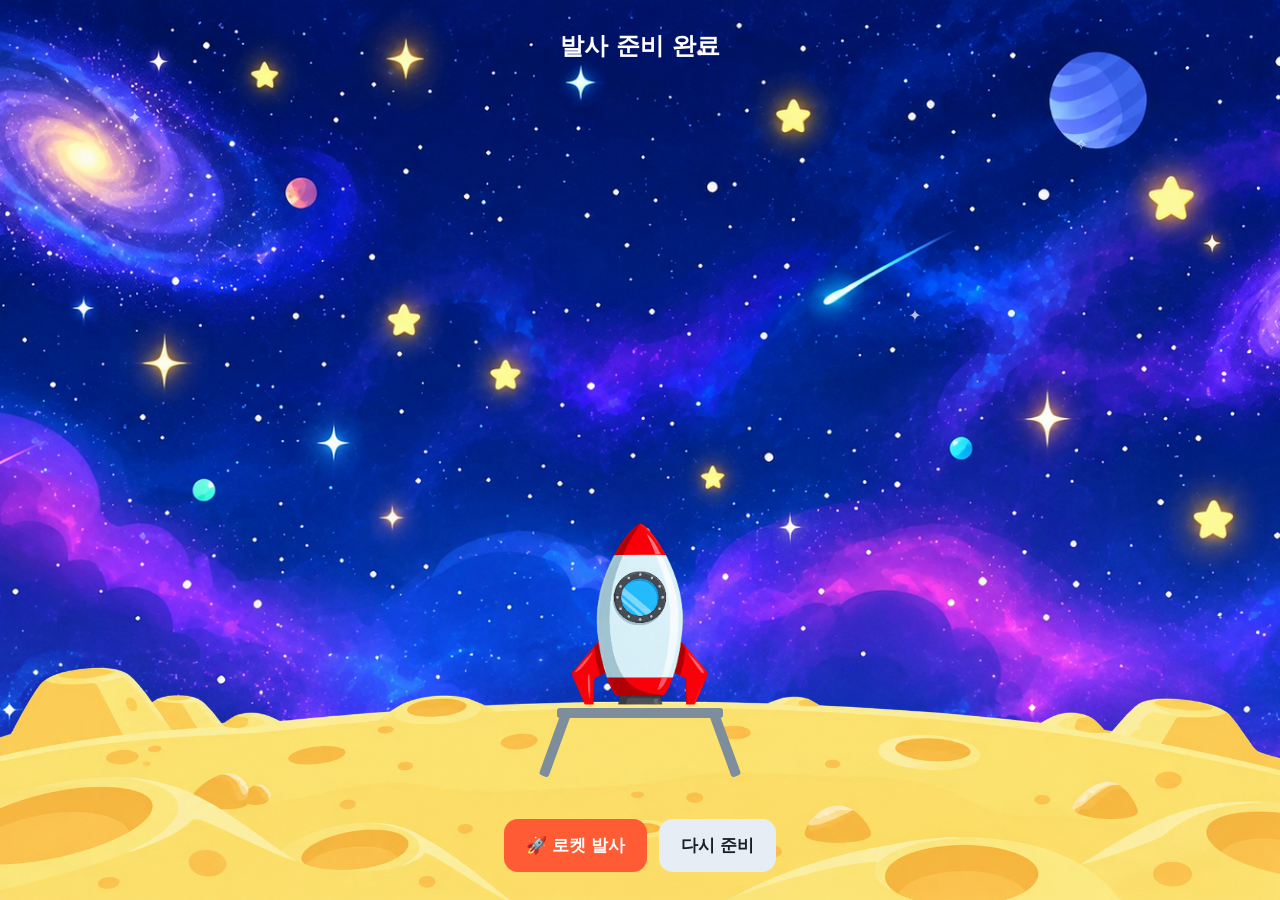
==== index.html @ 6550422e "chore: modulize index.html" ====
<!doctype html>
<html lang="ko">
	<head>
		<meta charset="utf-8" />
		<meta name="viewport" content="width=device-width,initial-scale=1" />
		<title>로켓 발사 미니게임</title>
		<link rel="stylesheet" href="css/style.css" />
	</head>
	<body>
		<div class="game" id="game">
			<span class="star" style="left: 10%; top: 12%">✦</span>
			<span class="star" style="left: 25%; top: 28%">·</span>
			<span class="star" style="right: 15%; top: 15%">✧</span>
			<span class="star" style="right: 28%; top: 34%">✦</span>
			<div id="status">발사 준비 완료</div>
			<div id="count"></div>
			<div id="rocketWrap">
				<div class="rocket" id="rocket">
					<img
						class="rocket-img"
						src="public/assets/rocket/roket.png"
						alt="로켓"
					/>
				</div>
			</div>
			<div id="smoke"></div>
			<div class="pad">
				<div class="pad-top"></div>
				<div class="pad-leg left"></div>
				<div class="pad-leg right"></div>
			</div>
			<div class="ground"></div>
			<div class="controls">
				<button id="launch">🚀 로켓 발사</button>
				<button id="reset">다시 준비</button>
			</div>
		</div>
		<script type="module" src="js/main.js"></script>
	</body>
</html>
---- css/style.css ----
* {
	box-sizing: border-box;
}

body {
	margin: 0;
	font-family:
		system-ui,
		-apple-system,
		'Noto Sans KR',
		sans-serif;
	background: #07111f;
	color: white;
}

.game {
	position: relative;
	min-height: 100vh;
	overflow: hidden;
	background:
		#07111f url('../public/assets/background/space.webp') center / cover
		no-repeat;
}

.star {
	position: absolute;
	color: #fff;
	opacity: 0.7;
}

#status {
	position: absolute;
	top: 30px;
	width: 100%;
	text-align: center;
	font-size: 24px;
	font-weight: 800;
}

#count {
	position: absolute;
	top: 75px;
	width: 100%;
	text-align: center;
	font-size: 64px;
	font-weight: 900;
}

#rocketWrap {
	position: absolute;
	left: 50%;
	bottom: 138px;
	transform: translateX(-50%);
	z-index: 3;
}

.rocket {
	position: relative;
	width: 240px;
	height: 240px;
	transform-origin: 50% 72%;
}

.rocket-img {
	display: block;
	width: 100%;
	height: 100%;
	object-fit: contain;
	clip-path: inset(0 0 24% 0);
}

.ignited .rocket-img {
	clip-path: none;
}

.ignited {
	animation: shake 0.07s infinite alternate;
}

.pad {
	position: absolute;
	left: 50%;
	bottom: 120px;
	transform: translateX(-50%);
	width: 246px;
	height: 72px;
	z-index: 2;
}

.pad-top {
	position: absolute;
	top: 0;
	left: 40px;
	right: 40px;
	height: 10px;
	border-radius: 3px;
	background: #7d8d9c;
}

.pad-leg {
	position: absolute;
	top: 6px;
	width: 10px;
	height: 66px;
	border-radius: 3px;
	background: #7d8d9c;
	transform-origin: 50% 0;
}

.pad-leg.left {
	left: 44px;
	transform: rotate(20deg);
}

.pad-leg.right {
	right: 44px;
	transform: rotate(-20deg);
}

.ground {
	position: absolute;
	left: 0;
	right: 0;
	bottom: 0;
	height: 36vh;
	min-height: 220px;
	z-index: 1;
	pointer-events: none;
	background: url('../public/assets/background/moon-surface.webp') center
		bottom / cover no-repeat;
}

.controls {
	position: absolute;
	left: 0;
	right: 0;
	bottom: 28px;
	z-index: 8;
	display: flex;
	justify-content: center;
	gap: 12px;
}

button {
	border: 0;
	border-radius: 14px;
	padding: 15px 22px;
	font-size: 17px;
	font-weight: 800;
	cursor: pointer;
}

#launch {
	background: #ff5c35;
	color: white;
}

#reset {
	background: #e7edf5;
	color: #17202a;
}

#smoke {
	position: absolute;
	inset: 0;
	z-index: 4;
	pointer-events: none;
}

.smoke {
	position: absolute;
	border-radius: 50%;
	background: #d7dbe0;
	opacity: 0.7;
	filter: blur(1px);
	animation: puff 1.6s ease-out forwards;
}

.fly {
	animation: fly 3s ease-in forwards;
}

@keyframes flame {
	to {
		transform: scaleY(1.25) scaleX(0.85);
	}
}

@keyframes shake {
	from {
		transform: translateX(-2px) rotate(-1deg);
	}
	to {
		transform: translateX(2px) rotate(1deg);
	}
}

@keyframes fly {
	0% {
		bottom: 138px;
	}
	15% {
		bottom: 153px;
	}
	100% {
		bottom: 110vh;
	}
}

@keyframes puff {
	to {
		transform: translate(var(--x), var(--y)) scaleX(var(--sx)) scaleY(var(--sy));
		opacity: 0;
	}
}
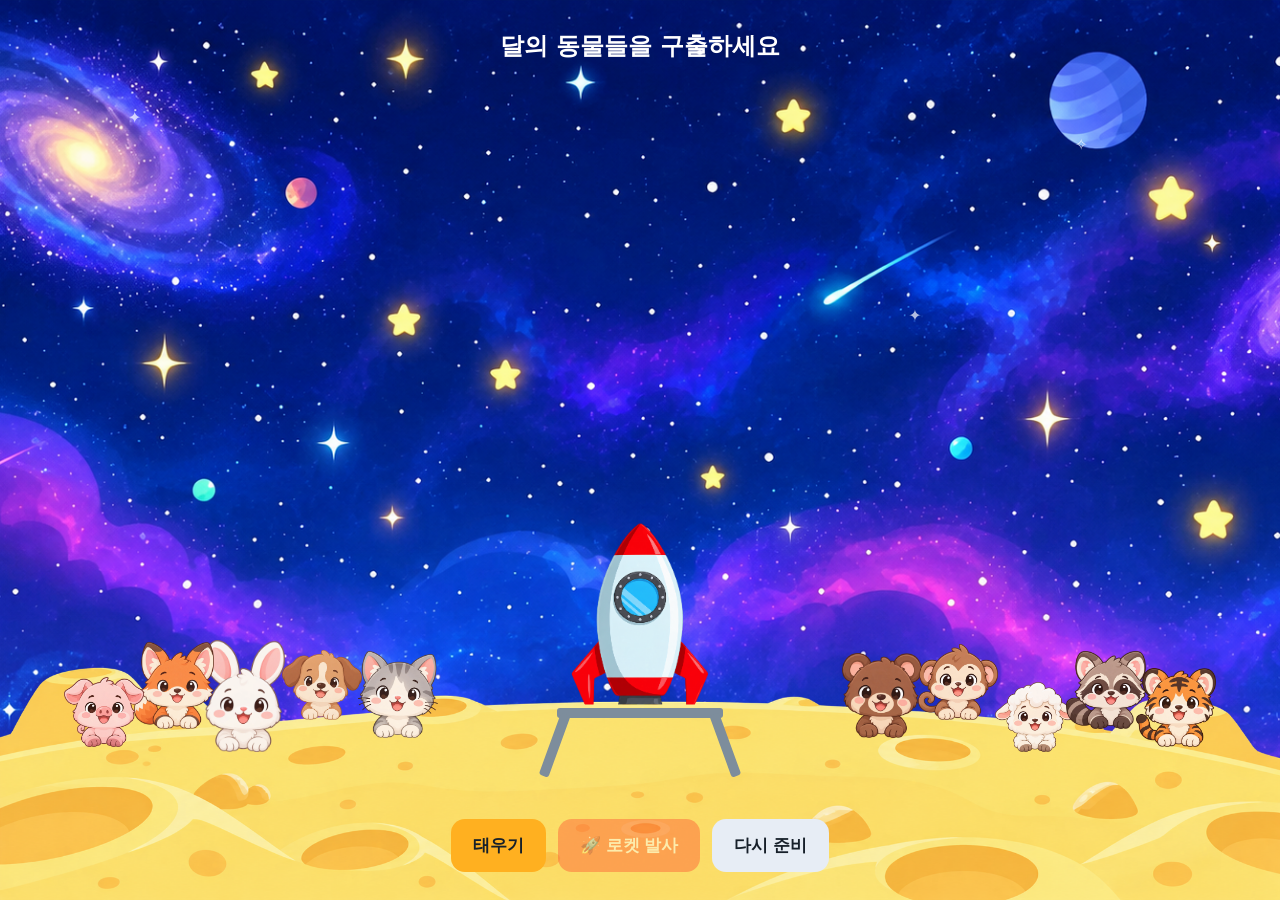
==== commit 1857ba62: "feat: rescue animal" ====
--- a/index.html
+++ b/index.html
@@ -3,7 +3,7 @@
 	<head>
 		<meta charset="utf-8" />
 		<meta name="viewport" content="width=device-width,initial-scale=1" />
-		<title>로켓 발사 미니게임</title>
+		<title>동물 구출 미니게임</title>
 		<link rel="stylesheet" href="css/style.css" />
 	</head>
 	<body>
@@ -12,7 +12,7 @@
 			<span class="star" style="left: 25%; top: 28%">·</span>
 			<span class="star" style="right: 15%; top: 15%">✧</span>
 			<span class="star" style="right: 28%; top: 34%">✦</span>
-			<div id="status">발사 준비 완료</div>
+			<div id="status">달의 동물들을 구출하세요</div>
 			<div id="count"></div>
 			<div id="rocketWrap">
 				<div class="rocket" id="rocket">
@@ -21,6 +21,7 @@
 						src="public/assets/rocket/roket.png"
 						alt="로켓"
 					/>
+					<div class="window-passengers" id="windowPassengers"></div>
 				</div>
 			</div>
 			<div id="smoke"></div>
@@ -30,7 +31,9 @@
 				<div class="pad-leg right"></div>
 			</div>
 			<div class="ground"></div>
+			<div id="animals"></div>
 			<div class="controls">
+				<button id="board">태우기</button>
 				<button id="launch">🚀 로켓 발사</button>
 				<button id="reset">다시 준비</button>
 			</div>
--- a/css/style.css
+++ b/css/style.css
@@ -62,6 +62,8 @@
 }
 
 .rocket-img {
+	position: relative;
+	z-index: 1;
 	display: block;
 	width: 100%;
 	height: 100%;
@@ -150,6 +152,11 @@
 	cursor: pointer;
 }
 
+#board {
+	background: #ffb020;
+	color: #17202a;
+}
+
 #launch {
 	background: #ff5c35;
 	color: white;
@@ -158,6 +165,68 @@
 #reset {
 	background: #e7edf5;
 	color: #17202a;
+}
+
+button:disabled {
+	opacity: 0.45;
+	cursor: default;
+}
+
+#animals {
+	position: absolute;
+	inset: 0;
+	z-index: 5;
+	pointer-events: none;
+}
+
+.animal {
+	position: absolute;
+	width: clamp(44px, 7vw, 80px);
+	height: auto;
+	z-index: 5;
+	transition:
+		left 0.45s ease-in,
+		bottom 0.45s ease-in,
+		width 0.45s ease-in;
+}
+
+.window-passengers {
+	position: absolute;
+	left: 50%;
+	top: 31%;
+	width: 52px;
+	height: 52px;
+	transform: translate(-50%, -50%);
+	border-radius: 50%;
+	overflow: hidden;
+	z-index: 2;
+	background: transparent;
+}
+
+.window-passengers:has(.passenger-img) {
+	background: #1a6fb5;
+}
+
+.window-passengers:has(.passenger-img)::after {
+	content: '';
+	position: absolute;
+	inset: 0;
+	border-radius: 50%;
+	background: linear-gradient(
+		135deg,
+		rgba(220, 240, 255, 0.38),
+		rgba(30, 90, 170, 0.12) 55%,
+		transparent 70%
+	);
+	pointer-events: none;
+}
+
+.passenger-img {
+	display: block;
+	width: 100%;
+	height: 140%;
+	object-fit: cover;
+	object-position: 50% 12%;
 }
 
 #smoke {
@@ -213,3 +282,37 @@
 		opacity: 0;
 	}
 }
+
+@media (max-width: 640px) {
+	#status {
+		font-size: 18px;
+	}
+
+	.rocket {
+		width: 180px;
+		height: 180px;
+	}
+
+	.window-passengers {
+		width: 40px;
+		height: 40px;
+	}
+
+	.pad {
+		width: 186px;
+		height: 56px;
+	}
+
+	.animal {
+		width: clamp(36px, 11vw, 52px);
+	}
+
+	.controls {
+		gap: 8px;
+	}
+
+	button {
+		padding: 12px 14px;
+		font-size: 15px;
+	}
+}
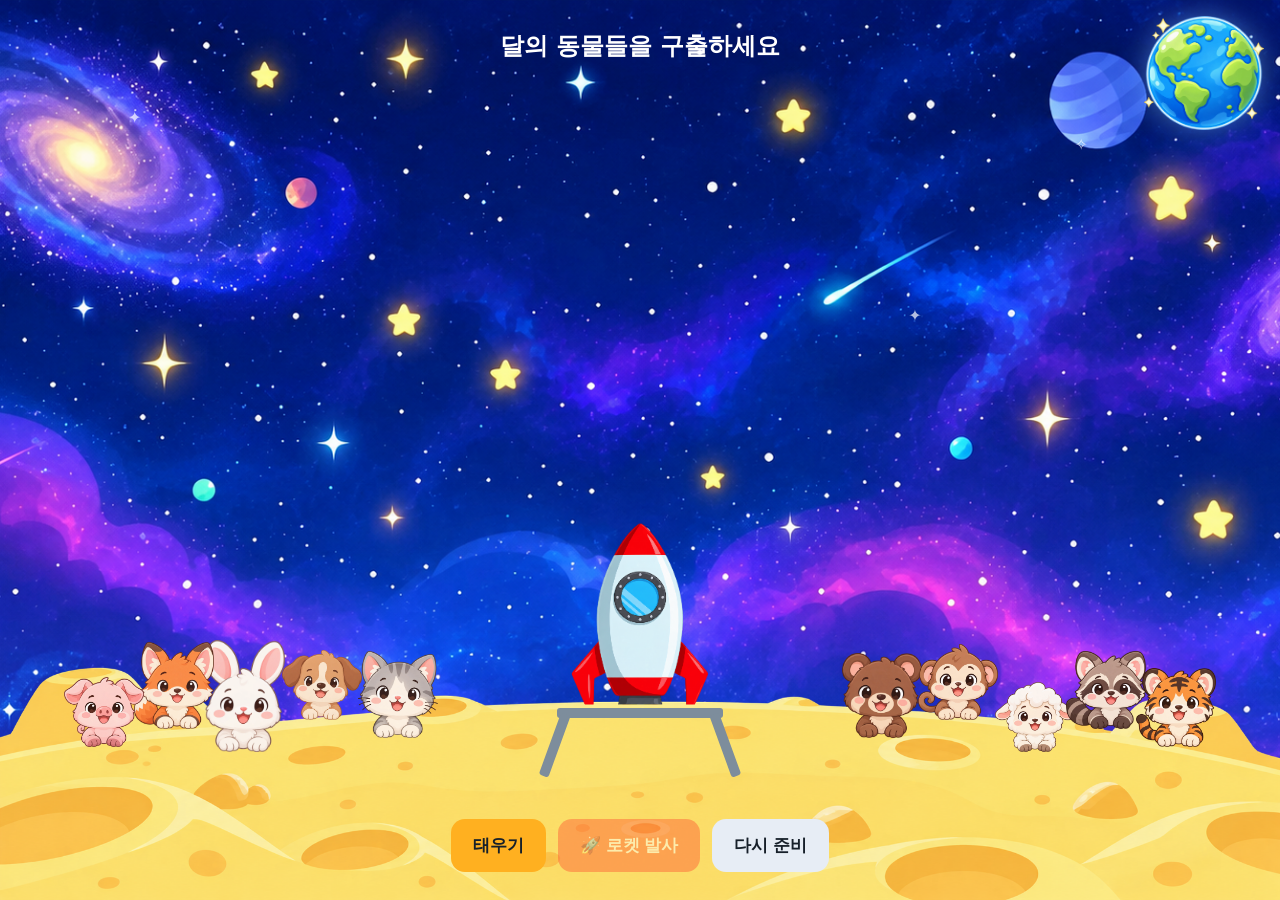
==== commit 63703f2b: "feat: rocket to the Earth" ====
--- a/index.html
+++ b/index.html
@@ -12,6 +12,12 @@
 			<span class="star" style="left: 25%; top: 28%">·</span>
 			<span class="star" style="right: 15%; top: 15%">✧</span>
 			<span class="star" style="right: 28%; top: 34%">✦</span>
+			<img
+				class="earth"
+				id="earth"
+				src="public/assets/earth/earth.webp"
+				alt="지구"
+			/>
 			<div id="status">달의 동물들을 구출하세요</div>
 			<div id="count"></div>
 			<div id="rocketWrap">
--- a/css/style.css
+++ b/css/style.css
@@ -28,13 +28,26 @@
 	opacity: 0.7;
 }
 
+.earth {
+	position: absolute;
+	top: 16px;
+	right: 16px;
+	width: 120px;
+	height: auto;
+	z-index: 6;
+	pointer-events: none;
+	filter: drop-shadow(0 0 14px rgba(120, 190, 255, 0.5));
+}
+
 #status {
 	position: absolute;
 	top: 30px;
 	width: 100%;
+	padding: 0 150px;
 	text-align: center;
 	font-size: 24px;
 	font-weight: 800;
+	z-index: 9;
 }
 
 #count {
@@ -50,7 +63,7 @@
 	position: absolute;
 	left: 50%;
 	bottom: 138px;
-	transform: translateX(-50%);
+	translate: -50% 0;
 	z-index: 3;
 }
 
@@ -77,6 +90,11 @@
 
 .ignited {
 	animation: shake 0.07s infinite alternate;
+}
+
+.rocket.transferring {
+	animation: none;
+	transform-origin: 50% 50%;
 }
 
 .pad {
@@ -249,6 +267,15 @@
 	animation: fly 3s ease-in forwards;
 }
 
+#rocketWrap.to-earth {
+	left: 0;
+	top: 0;
+	bottom: auto;
+	translate: none;
+	z-index: 7;
+	transform-origin: 50% 50%;
+}
+
 @keyframes flame {
 	to {
 		transform: scaleY(1.25) scaleX(0.85);
@@ -284,8 +311,16 @@
 }
 
 @media (max-width: 640px) {
+	.earth {
+		width: 72px;
+		top: 10px;
+		right: 10px;
+	}
+
 	#status {
-		font-size: 18px;
+		padding: 0 88px;
+		top: 22px;
+		font-size: 16px;
 	}
 
 	.rocket {
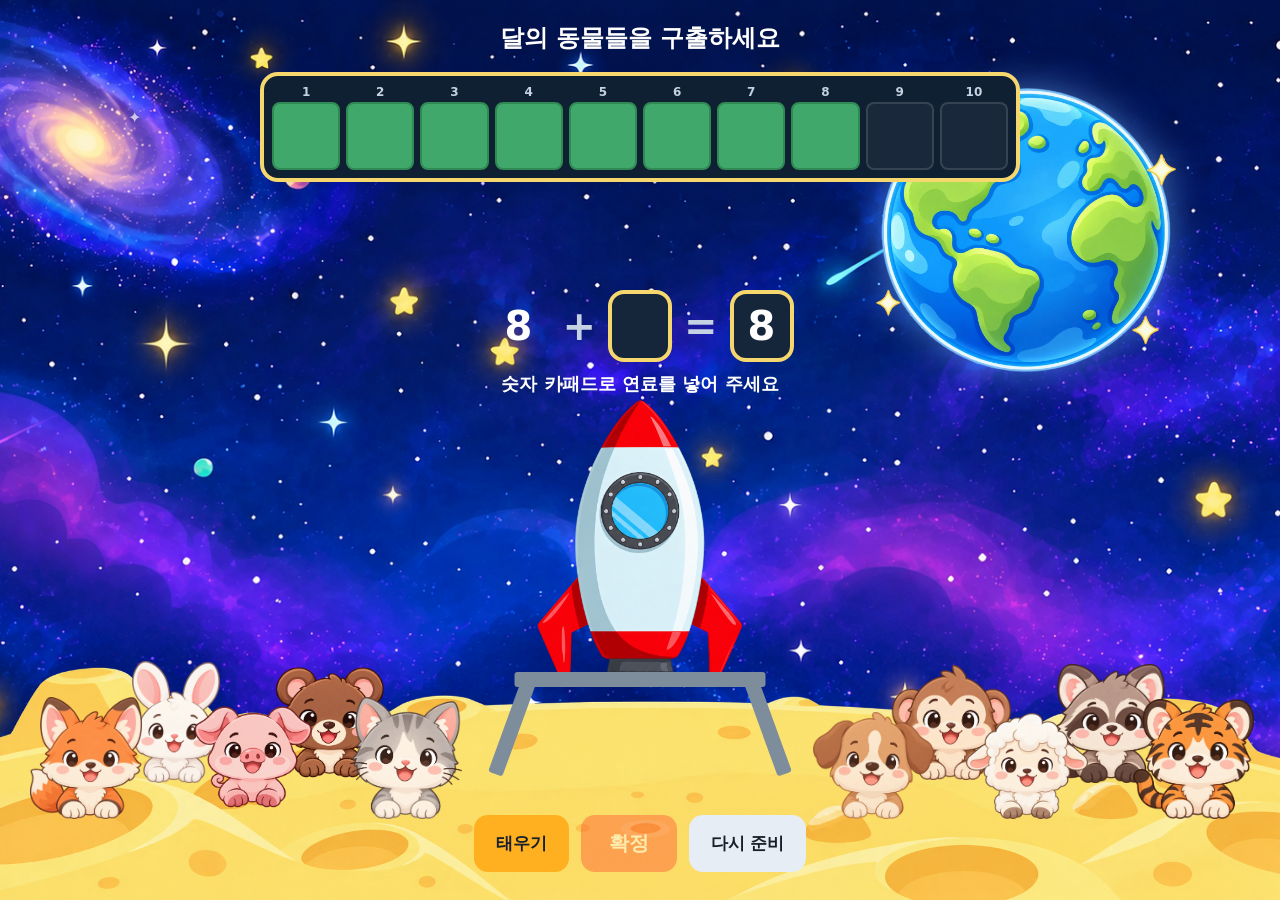
==== commit 5087af0b: "feat: gate launch with tens-complement fuel" ====
--- a/index.html
+++ b/index.html
@@ -5,6 +5,7 @@
 		<meta name="viewport" content="width=device-width,initial-scale=1" />
 		<title>동물 구출 미니게임</title>
 		<link rel="stylesheet" href="css/style.css" />
+		<link rel="stylesheet" href="css/tens-complement.css" />
 	</head>
 	<body>
 		<div class="game" id="game">
@@ -19,7 +20,22 @@
 				alt="지구"
 			/>
 			<div id="status">달의 동물들을 구출하세요</div>
-			<div id="count"></div>
+			<div class="widget" id="widget">
+				<div class="gauge" id="gauge" aria-hidden="true">
+					<div class="row" id="rowMain"></div>
+					<div class="row row-over" id="rowOver" hidden></div>
+				</div>
+				<div class="panel">
+					<div class="equation" id="equation">
+						<span class="term" id="termA">8</span>
+						<span class="op">+</span>
+						<span class="box" id="termB"></span>
+						<span class="op">=</span>
+						<span class="box" id="termSum">8</span>
+					</div>
+					<p class="copy" id="copy">숫자 키패드로 연료를 넣어 주세요</p>
+				</div>
+			</div>
 			<div id="rocketWrap">
 				<div class="rocket" id="rocket">
 					<img
@@ -40,7 +56,7 @@
 			<div id="animals"></div>
 			<div class="controls">
 				<button id="board">태우기</button>
-				<button id="launch">🚀 로켓 발사</button>
+				<button type="button" id="confirm" disabled>확정</button>
 				<button id="reset">다시 준비</button>
 			</div>
 		</div>
--- a/css/style.css
+++ b/css/style.css
@@ -14,12 +14,14 @@
 }
 
 .game {
+	--rocket-size: clamp(360px, 32vmin, 520px);
+	--pad-bottom: 120px;
+	--rocket-bottom: calc(var(--pad-bottom) + var(--rocket-size) * 0.06);
 	position: relative;
 	min-height: 100vh;
 	overflow: hidden;
-	background:
-		#07111f url('../public/assets/background/space.webp') center / cover
-		no-repeat;
+	background: #07111f url('../public/assets/background/space.webp') center /
+		cover no-repeat;
 }
 
 .star {
@@ -27,50 +29,41 @@
 	color: #fff;
 	opacity: 0.7;
 }
-
+/* 지구의 위치와 크기 */
 .earth {
 	position: absolute;
-	top: 16px;
-	right: 16px;
-	width: 120px;
+	top: 88px;
+	right: 104px;
+	width: 300px;
 	height: auto;
 	z-index: 6;
 	pointer-events: none;
-	filter: drop-shadow(0 0 14px rgba(120, 190, 255, 0.5));
+	filter: drop-shadow(0 0 18px rgba(120, 190, 255, 0.55));
 }
 
 #status {
 	position: absolute;
-	top: 30px;
+	top: 22px;
 	width: 100%;
-	padding: 0 150px;
+	padding: 0 240px;
 	text-align: center;
 	font-size: 24px;
 	font-weight: 800;
 	z-index: 9;
 }
 
-#count {
-	position: absolute;
-	top: 75px;
-	width: 100%;
-	text-align: center;
-	font-size: 64px;
-	font-weight: 900;
-}
-
 #rocketWrap {
 	position: absolute;
 	left: 50%;
-	bottom: 138px;
+	bottom: var(--rocket-bottom);
 	translate: -50% 0;
 	z-index: 3;
 }
 
 .rocket {
 	position: relative;
-	width: 240px;
-	height: 240px;
+	width: var(--rocket-size);
+	height: var(--rocket-size);
 	transform-origin: 50% 72%;
 }
 
@@ -100,40 +93,40 @@
 .pad {
 	position: absolute;
 	left: 50%;
-	bottom: 120px;
+	bottom: var(--pad-bottom);
 	transform: translateX(-50%);
-	width: 246px;
-	height: 72px;
+	width: calc(var(--rocket-size) * 1.025);
+	height: calc(var(--rocket-size) * 0.3);
 	z-index: 2;
 }
 
 .pad-top {
 	position: absolute;
 	top: 0;
-	left: 40px;
-	right: 40px;
-	height: 10px;
+	left: 16%;
+	right: 16%;
+	height: 14%;
 	border-radius: 3px;
 	background: #7d8d9c;
 }
 
 .pad-leg {
 	position: absolute;
-	top: 6px;
-	width: 10px;
-	height: 66px;
+	top: 8%;
+	width: 4%;
+	height: 92%;
 	border-radius: 3px;
 	background: #7d8d9c;
 	transform-origin: 50% 0;
 }
 
 .pad-leg.left {
-	left: 44px;
+	left: 18%;
 	transform: rotate(20deg);
 }
 
 .pad-leg.right {
-	right: 44px;
+	right: 18%;
 	transform: rotate(-20deg);
 }
 
@@ -185,6 +178,66 @@
 	color: #17202a;
 }
 
+.game .widget {
+	position: absolute;
+	top: 0;
+	left: 0;
+	right: 0;
+	z-index: 9;
+	width: 100%;
+	max-width: none;
+	padding: 72px 24px 0;
+	justify-content: flex-start;
+	pointer-events: none;
+	gap: 108px;
+}
+
+.game .widget[hidden] {
+	display: none;
+}
+
+.game .widget:has(#rowOver:not([hidden])) {
+	gap: 16px;
+}
+
+.game .widget .gauge,
+.game .widget .panel {
+	pointer-events: auto;
+	max-width: 760px;
+	width: 100%;
+	flex-shrink: 0;
+}
+
+.game .widget .gauge {
+	align-self: center;
+}
+
+.game .widget .cell {
+	font-size: 36px;
+}
+
+.game .widget .panel {
+	gap: 10px;
+}
+
+.game .widget .equation {
+	font-size: 40px;
+}
+
+.game .widget .term,
+.game .widget .box {
+	min-width: 64px;
+	height: 72px;
+}
+
+.game .widget .copy {
+	font-size: 18px;
+}
+
+.game .controls {
+	z-index: 10;
+}
+
 button:disabled {
 	opacity: 0.45;
 	cursor: default;
@@ -199,21 +252,31 @@
 
 .animal {
 	position: absolute;
-	width: clamp(44px, 7vw, 80px);
+	width: clamp(72px, 9.5vw, 140px);
+	aspect-ratio: 1;
 	height: auto;
-	z-index: 5;
+	object-fit: contain;
+	object-position: center bottom;
 	transition:
 		left 0.45s ease-in,
 		bottom 0.45s ease-in,
 		width 0.45s ease-in;
 }
 
+.animal.back {
+	z-index: 5;
+}
+
+.animal.front {
+	z-index: 6;
+}
+
 .window-passengers {
 	position: absolute;
 	left: 50%;
 	top: 31%;
-	width: 52px;
-	height: 52px;
+	width: 21.7%;
+	height: 21.7%;
 	transform: translate(-50%, -50%);
 	border-radius: 50%;
 	overflow: hidden;
@@ -242,9 +305,9 @@
 .passenger-img {
 	display: block;
 	width: 100%;
-	height: 140%;
-	object-fit: cover;
-	object-position: 50% 12%;
+	height: 100%;
+	object-fit: contain;
+	object-position: 50% 50%;
 }
 
 #smoke {
@@ -293,10 +356,10 @@
 
 @keyframes fly {
 	0% {
-		bottom: 138px;
+		bottom: var(--rocket-bottom);
 	}
 	15% {
-		bottom: 153px;
+		bottom: calc(var(--rocket-bottom) + 15px);
 	}
 	100% {
 		bottom: 110vh;
@@ -312,34 +375,51 @@
 
 @media (max-width: 640px) {
 	.earth {
-		width: 72px;
-		top: 10px;
-		right: 10px;
+		width: 112px;
+		top: 22px;
+		right: 28px;
 	}
 
 	#status {
-		padding: 0 88px;
-		top: 22px;
+		padding: 0 132px;
+		top: 16px;
 		font-size: 16px;
 	}
 
-	.rocket {
-		width: 180px;
-		height: 180px;
-	}
-
-	.window-passengers {
-		width: 40px;
-		height: 40px;
-	}
-
-	.pad {
-		width: 186px;
+	.game .widget {
+		padding: 56px 12px 0;
+		gap: 72px;
+	}
+
+	.game .widget:has(#rowOver:not([hidden])) {
+		gap: 12px;
+	}
+
+	.game .widget .equation {
+		font-size: 28px;
+		gap: 6px;
+	}
+
+	.game .widget .term,
+	.game .widget .box {
+		min-width: 48px;
 		height: 56px;
 	}
 
+	.game .widget .copy {
+		font-size: 15px;
+	}
+
+	.game .widget .cell {
+		font-size: 24px;
+	}
+
+	.game {
+		--rocket-size: 180px;
+	}
+
 	.animal {
-		width: clamp(36px, 11vw, 52px);
+		width: clamp(44px, 13vw, 68px);
 	}
 
 	.controls {
--- a/css/tens-complement.css
+++ b/css/tens-complement.css
@@ -0,0 +1,206 @@
+.widget,
+.widget * {
+	box-sizing: border-box;
+}
+
+.widget {
+	display: flex;
+	flex-direction: column;
+	align-items: center;
+	gap: 36px;
+	width: min(760px, 100%);
+	padding: 32px 20px;
+}
+
+.gauge {
+	display: flex;
+	flex-direction: column;
+	align-items: stretch;
+	gap: 8px;
+	width: 100%;
+	padding: 10px 8px 8px;
+	border-radius: 18px;
+	border: 4px solid #f5d76e;
+	background: #102033;
+}
+
+.row {
+	display: grid;
+	grid-template-columns: repeat(10, minmax(0, 1fr));
+	gap: 6px;
+	width: 100%;
+}
+
+.row-over {
+	padding: 0;
+}
+
+.row-over[hidden] {
+	display: none;
+}
+
+.unit {
+	display: flex;
+	flex-direction: column;
+	align-items: center;
+	gap: 4px;
+	min-width: 0;
+}
+
+.tick {
+	font-size: 12px;
+	font-weight: 700;
+	line-height: 1;
+	color: #c5d2e3;
+}
+
+.cell {
+	width: 100%;
+	aspect-ratio: 1;
+	display: grid;
+	place-items: center;
+	border-radius: 8px;
+	border: 2px solid rgba(255, 255, 255, 0.12);
+	background: rgba(255, 255, 255, 0.04);
+	font-size: 34px;
+	font-weight: 800;
+	color: #0b2a14;
+}
+
+.cell.base {
+	background: #3fa86a;
+	border-color: #2f8a54;
+}
+
+.cell.added {
+	background: #7dff9a;
+	border-color: #4ad36e;
+}
+
+.cell.warn {
+	border-color: #ff4d4d;
+	box-shadow: inset 0 0 0 2px #ff4d4d;
+	background: rgba(255, 77, 77, 0.12);
+}
+
+.gauge[data-tone='exact'] {
+	border-color: #b6ff4a;
+}
+
+.gauge[data-tone='over'] {
+	border-color: #ff4d4d;
+}
+
+.gauge[data-shake='gauge'] {
+	animation: tank-shake 0.12s infinite alternate;
+}
+
+.panel {
+	display: flex;
+	flex-direction: column;
+	align-items: center;
+	gap: 20px;
+}
+
+.equation {
+	display: flex;
+	align-items: center;
+	gap: 12px;
+	font-size: 56px;
+	font-weight: 800;
+	line-height: 1;
+}
+
+.term,
+.box {
+	display: grid;
+	place-items: center;
+	min-width: 84px;
+	height: 92px;
+	padding: 0 12px;
+	border-radius: 16px;
+}
+
+.box {
+	border: 4px solid #f5d76e;
+	background: #16263a;
+}
+
+.equation[data-tone='exact'] .box {
+	border-color: #b6ff4a;
+}
+
+.equation[data-tone='over'] .box {
+	border-color: #ff4d4d;
+}
+
+.equation.is-wrong .box {
+	animation: tank-shake 0.12s infinite alternate;
+}
+
+.op {
+	color: #c5d2e3;
+}
+
+.copy {
+	margin: 0;
+	font-size: 22px;
+	font-weight: 700;
+	text-align: center;
+}
+
+#confirm {
+	border: 0;
+	border-radius: 14px;
+	padding: 15px 28px;
+	font-size: 20px;
+	font-weight: 800;
+	cursor: pointer;
+	background: #ff5c35;
+	color: white;
+}
+
+#confirm:disabled {
+	opacity: 0.45;
+	cursor: default;
+}
+
+@keyframes tank-shake {
+	from {
+		transform: translateX(-3px);
+	}
+	to {
+		transform: translateX(3px);
+	}
+}
+
+@media (max-width: 640px) {
+	.widget {
+		gap: 24px;
+		padding: 20px 12px;
+	}
+
+	.tick {
+		font-size: 10px;
+	}
+
+	.cell {
+		font-size: 24px;
+		border-radius: 6px;
+	}
+
+	.equation {
+		font-size: 40px;
+		gap: 8px;
+	}
+
+	.term,
+	.box {
+		min-width: 64px;
+		height: 72px;
+	}
+
+	.copy {
+		font-size: 18px;
+	}
+}
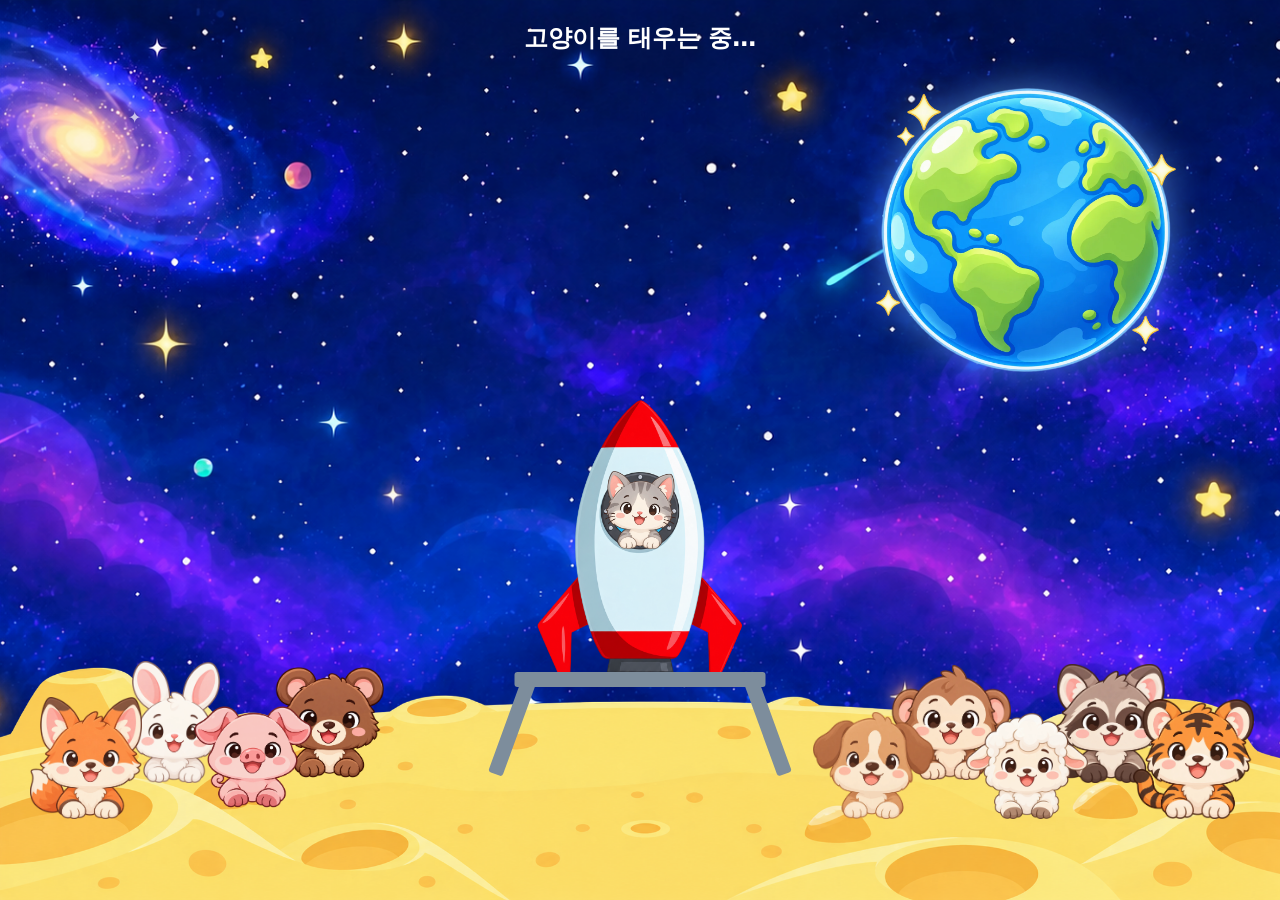
==== commit 0a3b9851: "feat: auto-board animals and show launch only at ten" ====
--- a/index.html
+++ b/index.html
@@ -20,7 +20,7 @@
 				alt="지구"
 			/>
 			<div id="status">달의 동물들을 구출하세요</div>
-			<div class="widget" id="widget">
+			<div class="widget" id="widget" hidden>
 				<div class="gauge" id="gauge" aria-hidden="true">
 					<div class="row" id="rowMain"></div>
 					<div class="row row-over" id="rowOver" hidden></div>
@@ -55,9 +55,7 @@
 			<div class="ground"></div>
 			<div id="animals"></div>
 			<div class="controls">
-				<button id="board">태우기</button>
-				<button type="button" id="confirm" disabled>확정</button>
-				<button id="reset">다시 준비</button>
+				<button type="button" id="launch" hidden>발사</button>
 			</div>
 		</div>
 		<script type="module" src="js/main.js"></script>
--- a/css/style.css
+++ b/css/style.css
@@ -98,6 +98,9 @@
 	width: calc(var(--rocket-size) * 1.025);
 	height: calc(var(--rocket-size) * 0.3);
 	z-index: 2;
+	transition:
+		opacity 0.4s ease,
+		visibility 0.4s ease;
 }
 
 .pad-top {
@@ -141,6 +144,9 @@
 	pointer-events: none;
 	background: url('../public/assets/background/moon-surface.webp') center
 		bottom / cover no-repeat;
+	transition:
+		opacity 0.4s ease,
+		visibility 0.4s ease;
 }
 
 .controls {
@@ -163,22 +169,15 @@
 	cursor: pointer;
 }
 
-#board {
-	background: #ffb020;
-	color: #17202a;
-}
-
 #launch {
 	background: #ff5c35;
 	color: white;
 }
 
-#reset {
-	background: #e7edf5;
-	color: #17202a;
-}
-
 .game .widget {
+	--widget-pad-top: 120px;
+	--fuel-gap: 40px;
+	container-type: inline-size;
 	position: absolute;
 	top: 0;
 	left: 0;
@@ -186,18 +185,14 @@
 	z-index: 9;
 	width: 100%;
 	max-width: none;
-	padding: 72px 24px 0;
+	padding: var(--widget-pad-top) 24px 0;
 	justify-content: flex-start;
 	pointer-events: none;
-	gap: 108px;
+	gap: var(--fuel-gap);
 }
 
 .game .widget[hidden] {
 	display: none;
-}
-
-.game .widget:has(#rowOver:not([hidden])) {
-	gap: 16px;
 }
 
 .game .widget .gauge,
@@ -217,11 +212,18 @@
 }
 
 .game .widget .panel {
+	position: absolute;
+	left: 0;
+	right: 0;
+	margin-inline: auto;
+	top: calc(
+		var(--widget-pad-top) + 42px + ((100cqi - 78px) / 10) + var(--fuel-gap)
+	);
 	gap: 10px;
 }
 
 .game .widget .equation {
-	font-size: 40px;
+	font-size: 60px;
 }
 
 .game .widget .term,
@@ -248,6 +250,9 @@
 	inset: 0;
 	z-index: 5;
 	pointer-events: none;
+	transition:
+		opacity 0.4s ease,
+		visibility 0.4s ease;
 }
 
 .animal {
@@ -339,6 +344,14 @@
 	transform-origin: 50% 50%;
 }
 
+#rocketWrap.to-earth ~ .pad,
+#rocketWrap.to-earth ~ .ground,
+#rocketWrap.to-earth ~ #animals {
+	opacity: 0;
+	visibility: hidden;
+	pointer-events: none;
+}
+
 @keyframes flame {
 	to {
 		transform: scaleY(1.25) scaleX(0.85);
@@ -387,12 +400,9 @@
 	}
 
 	.game .widget {
-		padding: 56px 12px 0;
-		gap: 72px;
-	}
-
-	.game .widget:has(#rowOver:not([hidden])) {
-		gap: 12px;
+		--widget-pad-top: 56px;
+		--fuel-gap: 50px;
+		padding: var(--widget-pad-top) 12px 0;
 	}
 
 	.game .widget .equation {
--- a/css/tens-complement.css
+++ b/css/tens-complement.css
@@ -22,6 +22,7 @@
 	border-radius: 18px;
 	border: 4px solid #f5d76e;
 	background: #102033;
+	overflow: visible;
 }
 
 .row {
@@ -77,10 +78,15 @@
 	border-color: #4ad36e;
 }
 
-.cell.warn {
-	border-color: #ff4d4d;
-	box-shadow: inset 0 0 0 2px #ff4d4d;
-	background: rgba(255, 77, 77, 0.12);
+.cell.excess {
+	background: #ff6b6b;
+	border-color: #e23b3b;
+	color: #4a1010;
+}
+
+.cell.remain {
+	border-color: #f5d76e;
+	border-width: 6px;
 }
 
 .gauge[data-tone='exact'] {
@@ -93,6 +99,19 @@
 
 .gauge[data-shake='gauge'] {
 	animation: tank-shake 0.12s infinite alternate;
+}
+
+.gauge.is-hit-ten {
+	animation: hit-ten-glow 0.7s ease-out;
+}
+
+.gauge.is-hit-ten .row:not(.row-over) .cell.base,
+.gauge.is-hit-ten .row:not(.row-over) .cell.added {
+	animation: hit-ten-cell 0.7s ease-out;
+}
+
+.gauge.is-hit-ten .row:not(.row-over) .unit:nth-child(10) .cell {
+	animation: hit-ten-last 0.7s ease-out;
 }
 
 .panel {
@@ -138,6 +157,10 @@
 	animation: tank-shake 0.12s infinite alternate;
 }
 
+.equation.is-hit-ten .box {
+	animation: hit-ten-glow 0.7s ease-out;
+}
+
 .op {
 	color: #c5d2e3;
 }
@@ -149,7 +172,7 @@
 	text-align: center;
 }
 
-#confirm {
+#launch {
 	border: 0;
 	border-radius: 14px;
 	padding: 15px 28px;
@@ -160,9 +183,8 @@
 	color: white;
 }
 
-#confirm:disabled {
-	opacity: 0.45;
-	cursor: default;
+#launch[hidden] {
+	display: none;
 }
 
 @keyframes tank-shake {
@@ -171,6 +193,60 @@
 	}
 	to {
 		transform: translateX(3px);
+	}
+}
+
+@keyframes hit-ten-glow {
+	0% {
+		border-color: #fff;
+		box-shadow:
+			0 0 0 2px #fff,
+			0 0 18px 6px rgba(255, 255, 255, 0.95),
+			0 0 0 0 rgba(182, 255, 74, 0.95);
+	}
+	32% {
+		border-color: #f7ffc2;
+		box-shadow:
+			0 0 0 4px #fff,
+			0 0 28px 10px rgba(255, 255, 255, 0.9),
+			0 0 56px 18px rgba(182, 255, 74, 1),
+			0 0 90px 32px rgba(182, 255, 74, 0.7);
+	}
+	100% {
+		border-color: #b6ff4a;
+		box-shadow:
+			0 0 0 0 rgba(255, 255, 255, 0),
+			0 0 0 0 rgba(182, 255, 74, 0);
+	}
+}
+
+@keyframes hit-ten-cell {
+	0%,
+	100% {
+		transform: scale(1);
+		filter: brightness(1) saturate(1);
+		box-shadow: none;
+	}
+	32% {
+		transform: scale(1.12);
+		filter: brightness(1.85) saturate(1.35);
+		box-shadow: 0 0 22px 6px rgba(182, 255, 74, 0.95);
+	}
+}
+
+@keyframes hit-ten-last {
+	0%,
+	100% {
+		transform: scale(1);
+		filter: brightness(1) saturate(1);
+		box-shadow: none;
+	}
+	28% {
+		transform: scale(1.24);
+		filter: brightness(2.1) saturate(1.45);
+		box-shadow:
+			0 0 0 3px #fff,
+			0 0 28px 8px rgba(182, 255, 74, 1);
 	}
 }
 
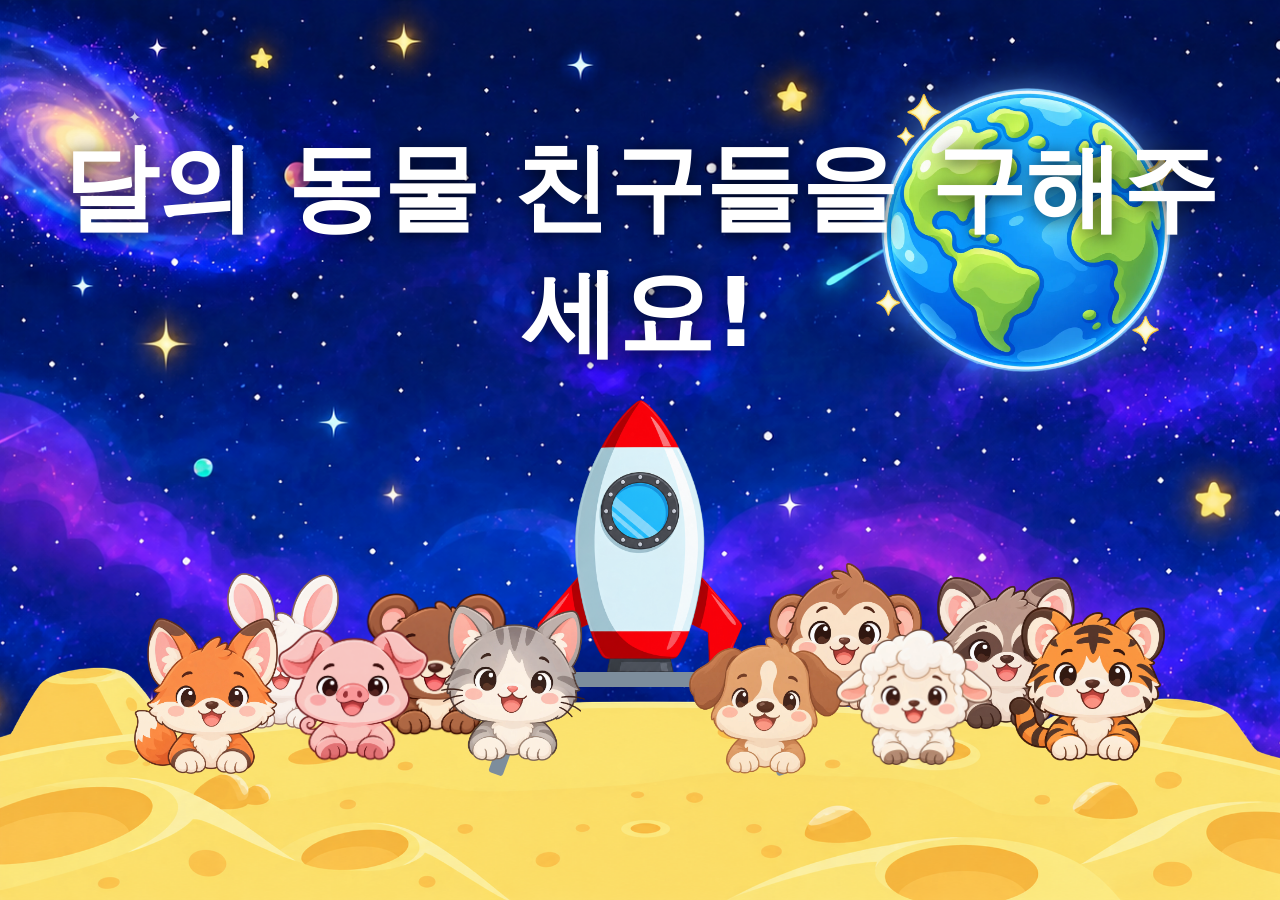
==== commit 98e0adcb: "feat: replace status text with intro, puzzle, and arrival announcements" ====
--- a/index.html
+++ b/index.html
@@ -19,8 +19,9 @@
 				src="public/assets/earth/earth.webp"
 				alt="지구"
 			/>
-			<div id="status">달의 동물들을 구출하세요</div>
+			<p id="announce" hidden></p>
 			<div class="widget" id="widget" hidden>
+				<p class="copy" id="copy">숫자 키패드로 연료를 넣어 주세요</p>
 				<div class="gauge" id="gauge" aria-hidden="true">
 					<div class="row" id="rowMain"></div>
 					<div class="row row-over" id="rowOver" hidden></div>
@@ -33,7 +34,6 @@
 						<span class="op">=</span>
 						<span class="box" id="termSum">8</span>
 					</div>
-					<p class="copy" id="copy">숫자 키패드로 연료를 넣어 주세요</p>
 				</div>
 			</div>
 			<div id="rocketWrap">
--- a/css/style.css
+++ b/css/style.css
@@ -41,15 +41,47 @@
 	filter: drop-shadow(0 0 18px rgba(120, 190, 255, 0.55));
 }
 
-#status {
-	position: absolute;
-	top: 22px;
-	width: 100%;
-	padding: 0 240px;
+#announce {
+	position: absolute;
+	inset: 0;
+	z-index: 20;
+	display: grid;
+	place-items: center;
+	margin: 0;
+	padding: 0 40px;
 	text-align: center;
-	font-size: 24px;
+	font-size: clamp(56px, 8.5vw, 96px);
 	font-weight: 800;
-	z-index: 9;
+	line-height: 1.3;
+	pointer-events: none;
+	text-shadow: 0 3px 18px rgba(0, 0, 0, 0.72);
+}
+
+#announce.is-intro {
+	place-items: start center;
+	padding-top: 14vh;
+}
+
+#announce[hidden] {
+	display: none;
+}
+
+#announce.is-grow {
+	animation: announce-in 0.55s ease-out forwards;
+}
+
+#announce.is-shrink {
+	animation: announce-out 0.45s ease-in forwards;
+}
+
+.game.is-announcing #rocketWrap,
+.game.is-announcing #smoke,
+.game.is-announcing .pad,
+.game.is-announcing .ground,
+.game.is-announcing #animals {
+	opacity: 0;
+	visibility: hidden;
+	pointer-events: none;
 }
 
 #rocketWrap {
@@ -58,6 +90,9 @@
 	bottom: var(--rocket-bottom);
 	translate: -50% 0;
 	z-index: 3;
+	transition:
+		opacity 0.4s ease,
+		visibility 0.4s ease;
 }
 
 .rocket {
@@ -153,7 +188,7 @@
 	position: absolute;
 	left: 0;
 	right: 0;
-	bottom: 28px;
+	bottom: 52px;
 	z-index: 8;
 	display: flex;
 	justify-content: center;
@@ -170,13 +205,25 @@
 }
 
 #launch {
-	background: #ff5c35;
+	background: #e24a24;
 	color: white;
+	border: 0;
+	border-radius: 36px;
+	padding: 18px 32px;
+	min-width: 360px;
+	min-height: 148px;
+	font-size: 96px;
+	letter-spacing: 0.04em;
+	line-height: 1;
+	box-shadow:
+		0 14px 0 #6b0000,
+		0 28px 18px rgba(0, 0, 0, 0.28),
+		0 36px 48px rgba(0, 0, 0, 0.55);
 }
 
 .game .widget {
-	--widget-pad-top: 120px;
-	--fuel-gap: 40px;
+	--widget-pad-top: 200px;
+	--fuel-gap: 80px;
 	container-type: inline-size;
 	position: absolute;
 	top: 0;
@@ -198,7 +245,7 @@
 .game .widget .gauge,
 .game .widget .panel {
 	pointer-events: auto;
-	max-width: 760px;
+	max-width: 980px;
 	width: 100%;
 	flex-shrink: 0;
 }
@@ -208,7 +255,7 @@
 }
 
 .game .widget .cell {
-	font-size: 36px;
+	font-size: 48px;
 }
 
 .game .widget .panel {
@@ -223,17 +270,28 @@
 }
 
 .game .widget .equation {
-	font-size: 60px;
+	font-size: 78px;
 }
 
 .game .widget .term,
 .game .widget .box {
-	min-width: 64px;
-	height: 72px;
+	min-width: 86px;
+	height: 94px;
 }
 
 .game .widget .copy {
-	font-size: 18px;
+	position: absolute;
+	top: calc(var(--widget-pad-top) - 16px);
+	left: 0;
+	right: 0;
+	margin: 0;
+	padding: 0 32px;
+	font-size: 42px;
+	font-weight: 800;
+	line-height: 1.25;
+	transform: translateY(-100%);
+	z-index: 9;
+	text-shadow: 0 2px 10px rgba(0, 0, 0, 0.65);
 }
 
 .game .controls {
@@ -257,7 +315,7 @@
 
 .animal {
 	position: absolute;
-	width: clamp(72px, 9.5vw, 140px);
+	width: 156px;
 	aspect-ratio: 1;
 	height: auto;
 	object-fit: contain;
@@ -386,6 +444,28 @@
 	}
 }
 
+@keyframes announce-in {
+	from {
+		transform: scale(0.55);
+		opacity: 0;
+	}
+	to {
+		transform: scale(1);
+		opacity: 1;
+	}
+}
+
+@keyframes announce-out {
+	from {
+		transform: scale(1);
+		opacity: 1;
+	}
+	to {
+		transform: scale(0.6);
+		opacity: 0;
+	}
+}
+
 @media (max-width: 640px) {
 	.earth {
 		width: 112px;
@@ -393,35 +473,39 @@
 		right: 28px;
 	}
 
-	#status {
-		padding: 0 132px;
-		top: 16px;
-		font-size: 16px;
+	#announce {
+		padding: 0 20px;
+		font-size: clamp(36px, 9.5vw, 56px);
+	}
+
+	#announce.is-intro {
+		padding-top: 10vh;
 	}
 
 	.game .widget {
-		--widget-pad-top: 56px;
-		--fuel-gap: 50px;
+		--widget-pad-top: 104px;
+		--fuel-gap: 80px;
 		padding: var(--widget-pad-top) 12px 0;
 	}
 
 	.game .widget .equation {
-		font-size: 28px;
+		font-size: 36px;
 		gap: 6px;
 	}
 
 	.game .widget .term,
 	.game .widget .box {
-		min-width: 48px;
-		height: 56px;
+		min-width: 62px;
+		height: 72px;
 	}
 
 	.game .widget .copy {
-		font-size: 15px;
+		padding: 0 24px;
+		font-size: 24px;
 	}
 
 	.game .widget .cell {
-		font-size: 24px;
+		font-size: 32px;
 	}
 
 	.game {
@@ -434,10 +518,19 @@
 
 	.controls {
 		gap: 8px;
+		bottom: 40px;
 	}
 
 	button {
 		padding: 12px 14px;
 		font-size: 15px;
 	}
-}
+
+	#launch {
+		padding: 12px 20px;
+		min-width: 260px;
+		min-height: 104px;
+		font-size: 68px;
+		border-radius: 28px;
+	}
+}
--- a/css/tens-complement.css
+++ b/css/tens-complement.css
@@ -49,7 +49,7 @@
 }
 
 .tick {
-	font-size: 12px;
+	font-size: 16px;
 	font-weight: 700;
 	line-height: 1;
 	color: #c5d2e3;
@@ -173,14 +173,55 @@
 }
 
 #launch {
-	border: 0;
-	border-radius: 14px;
-	padding: 15px 28px;
-	font-size: 20px;
+	position: relative;
+	border: 3px solid #940000;
+	border-radius: 36px;
+	padding: 18px 32px;
+	min-width: 360px;
+	min-height: 148px;
+	font-size: 96px;
 	font-weight: 800;
+	letter-spacing: 0.04em;
+	line-height: 1;
 	cursor: pointer;
-	background: #ff5c35;
+	background: #e24a24;
 	color: white;
+	text-shadow: 0 2px 0 rgba(107, 0, 0, 0.45);
+	box-shadow:
+		0 14px 0 #6b0000,
+		0 28px 18px rgba(0, 0, 0, 0.28),
+		0 36px 48px rgba(0, 0, 0, 0.55);
+	transition:
+		transform 220ms ease-in-out,
+		box-shadow 220ms ease-in-out,
+		text-shadow 220ms ease-in-out;
+}
+
+#launch::after {
+	content: '';
+	position: absolute;
+	inset: 0;
+	border-radius: inherit;
+	pointer-events: none;
+	box-shadow: inset 0 0 0 transparent;
+	transition: box-shadow 220ms ease-in-out;
+}
+
+#launch:active,
+#launch.is-pressing {
+	transform: translateY(12px);
+	text-shadow: 0 3px 10px rgba(0, 0, 0, 0.7);
+	box-shadow:
+		0 2px 0 #6b0000,
+		0 12px 12px rgba(0, 0, 0, 0.28),
+		0 18px 28px rgba(0, 0, 0, 0.45);
+}
+
+#launch:active::after,
+#launch.is-pressing::after {
+	box-shadow:
+		inset 0 12px 28px rgba(0, 0, 0, 0.72),
+		inset 0 4px 10px rgba(0, 0, 0, 0.5);
 }
 
 #launch[hidden] {
@@ -279,4 +320,12 @@
 	.copy {
 		font-size: 18px;
 	}
-}
+
+	#launch {
+		padding: 12px 20px;
+		min-width: 260px;
+		min-height: 104px;
+		font-size: 68px;
+		border-radius: 28px;
+	}
+}
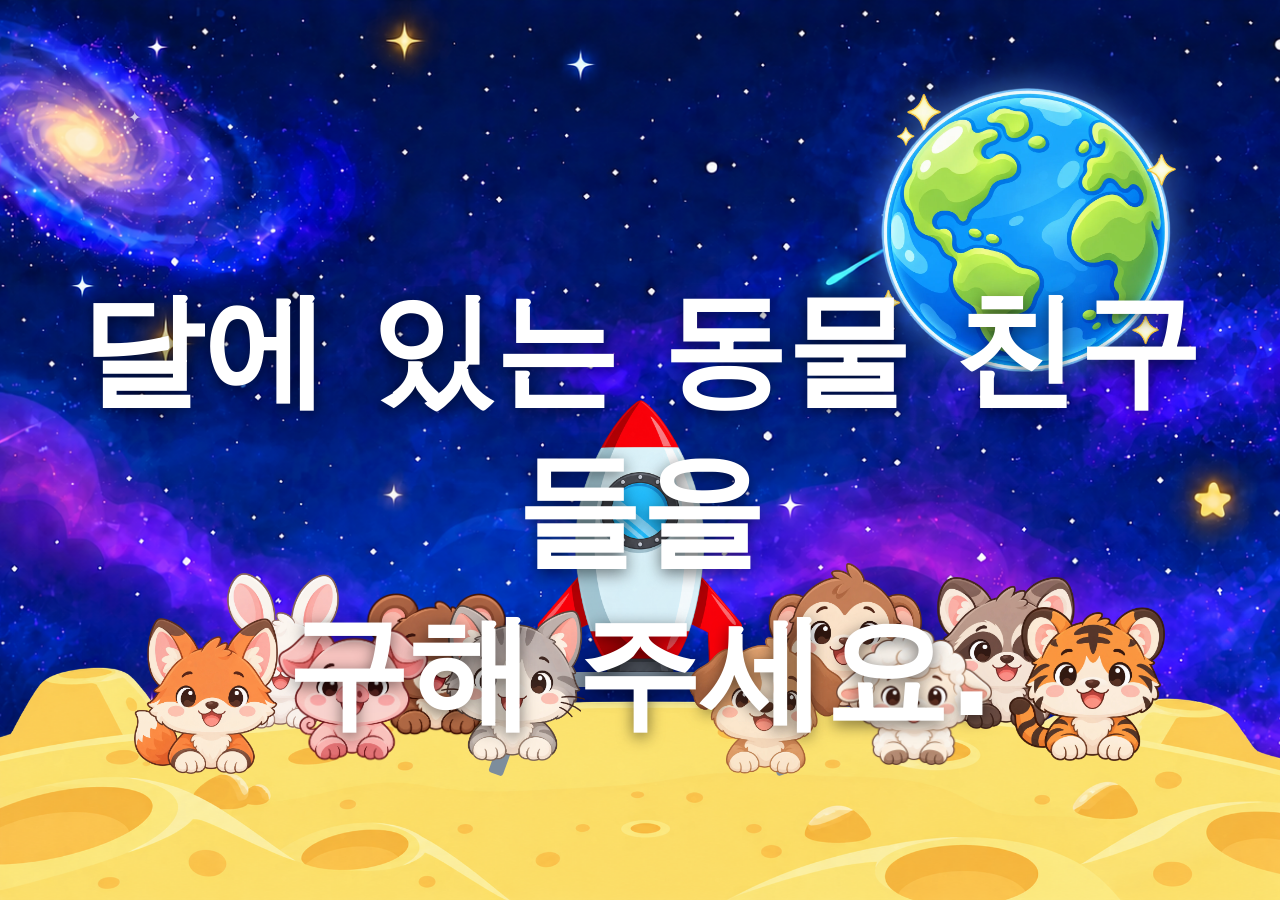
==== commit f6ff5553: "feat: play the success scene as an in-game overlay instead of a page jump" ====
--- a/index.html
+++ b/index.html
@@ -6,6 +6,7 @@
 		<title>동물 구출 미니게임</title>
 		<link rel="stylesheet" href="css/style.css" />
 		<link rel="stylesheet" href="css/tens-complement.css" />
+		<link rel="stylesheet" href="css/success.css" />
 	</head>
 	<body>
 		<div class="game" id="game">
@@ -57,6 +58,14 @@
 			<div class="controls">
 				<button type="button" id="launch" hidden>발사</button>
 			</div>
+			<div class="success" id="success" hidden>
+				<div class="success-scene" aria-hidden="true"></div>
+				<div class="success-flash" aria-hidden="true"></div>
+				<div class="copy">
+					<h1>동물 친구들 구출 성공!</h1>
+					<p>의찬아, 지후야 고마워!</p>
+				</div>
+			</div>
 		</div>
 		<script type="module" src="js/main.js"></script>
 	</body>
--- a/css/style.css
+++ b/css/style.css
@@ -50,16 +50,18 @@
 	margin: 0;
 	padding: 0 40px;
 	text-align: center;
+	white-space: pre-line;
 	font-size: clamp(56px, 8.5vw, 96px);
 	font-weight: 800;
 	line-height: 1.3;
 	pointer-events: none;
-	text-shadow: 0 3px 18px rgba(0, 0, 0, 0.72);
+	text-shadow: 0 4px 16px rgba(0, 0, 0, 0.55);
 }
 
 #announce.is-intro {
 	place-items: start center;
-	padding-top: 14vh;
+	padding-top: 30vh;
+	font-size: clamp(72px, 11vw, 124px);
 }
 
 #announce[hidden] {
@@ -291,7 +293,10 @@
 	line-height: 1.25;
 	transform: translateY(-100%);
 	z-index: 9;
-	text-shadow: 0 2px 10px rgba(0, 0, 0, 0.65);
+	text-shadow:
+		0 0 6px #07111f,
+		0 2px 0 #07111f,
+		0 4px 10px rgba(0, 0, 0, 0.85);
 }
 
 .game .controls {
@@ -479,7 +484,8 @@
 	}
 
 	#announce.is-intro {
-		padding-top: 10vh;
+		padding-top: 18vh;
+		font-size: clamp(44px, 12vw, 72px);
 	}
 
 	.game .widget {
--- a/css/tens-complement.css
+++ b/css/tens-complement.css
@@ -138,6 +138,14 @@
 	height: 92px;
 	padding: 0 12px;
 	border-radius: 16px;
+}
+
+.term,
+.op {
+	text-shadow:
+		0 0 6px #07111f,
+		0 2px 0 #07111f,
+		0 4px 10px rgba(0, 0, 0, 0.85);
 }
 
 .box {
--- a/css/success.css
+++ b/css/success.css
@@ -0,0 +1,170 @@
+* {
+	box-sizing: border-box;
+}
+
+body:has(> .success) {
+	margin: 0;
+	font-family:
+		system-ui,
+		-apple-system,
+		'Noto Sans KR',
+		sans-serif;
+	background: #7ec8f0;
+}
+
+.success {
+	position: relative;
+	min-height: 100vh;
+	min-height: 100dvh;
+	overflow: hidden;
+	background: #7ec8f0;
+}
+
+.game .success {
+	position: absolute;
+	inset: 0;
+	z-index: 22;
+	min-height: 0;
+	background: transparent;
+	pointer-events: none;
+}
+
+.game .success.is-in {
+	pointer-events: auto;
+}
+
+.success[hidden] {
+	display: none;
+}
+
+.success-scene {
+	position: absolute;
+	inset: 0;
+	opacity: 0;
+	background: #7ec8f0 url('../public/assets/background/success.png') center
+		bottom / cover no-repeat;
+}
+
+.success.is-in .success-scene {
+	animation: success-reveal 2.6s ease-in-out forwards;
+}
+
+.success-flash {
+	position: absolute;
+	inset: 0;
+	z-index: 8;
+	background: #fff;
+	opacity: 0;
+	pointer-events: none;
+}
+
+.success.is-in .success-flash {
+	animation: success-flash 2.6s ease-in-out forwards;
+}
+
+.success .copy {
+	position: absolute;
+	top: 9%;
+	left: 0;
+	right: 0;
+	z-index: 2;
+	padding: 0 24px;
+	text-align: center;
+	color: #fff;
+	-webkit-text-stroke: 2px #07111f;
+	paint-order: stroke fill;
+	text-shadow:
+		-2px -2px 0 #07111f,
+		2px -2px 0 #07111f,
+		-2px 2px 0 #07111f,
+		2px 2px 0 #07111f,
+		0 0 4px #000,
+		0 3px 0 #07111f,
+		0 5px 10px rgba(0, 0, 0, 0.9);
+}
+
+.success .copy h1,
+.success .copy p {
+	opacity: 0;
+	transform: scale(0.2);
+	transform-origin: center;
+}
+
+.success.is-in .copy h1,
+.success.is-in .copy p {
+	animation: copy-pop 0.85s ease-out 2.6s both;
+}
+
+.success.is-in .copy p {
+	animation-delay: 3.45s;
+}
+
+.success .copy h1 {
+	margin: 0;
+	font-size: clamp(72px, 11vw, 128px);
+	font-weight: 800;
+	letter-spacing: -0.02em;
+	line-height: 1.15;
+}
+
+.success .copy p {
+	margin: 32px 0 0;
+	font-size: clamp(52px, 7.5vw, 88px);
+	font-weight: 800;
+}
+
+@keyframes success-flash {
+	0% {
+		opacity: 0;
+	}
+	42% {
+		opacity: 1;
+	}
+	52% {
+		opacity: 1;
+	}
+	100% {
+		opacity: 0;
+	}
+}
+
+@keyframes success-reveal {
+	0%,
+	42% {
+		opacity: 0;
+	}
+	48%,
+	100% {
+		opacity: 1;
+	}
+}
+
+@keyframes copy-pop {
+	0% {
+		transform: scale(0.2);
+		opacity: 0;
+	}
+	68% {
+		transform: scale(1.14);
+		opacity: 1;
+	}
+	100% {
+		transform: scale(1);
+		opacity: 1;
+	}
+}
+
+@media (max-width: 700px) {
+	.success .copy {
+		top: 8%;
+	}
+
+	.success .copy h1 {
+		font-size: clamp(52px, 14vw, 88px);
+	}
+
+	.success .copy p {
+		margin-top: 22px;
+		font-size: clamp(36px, 9vw, 60px);
+	}
+}
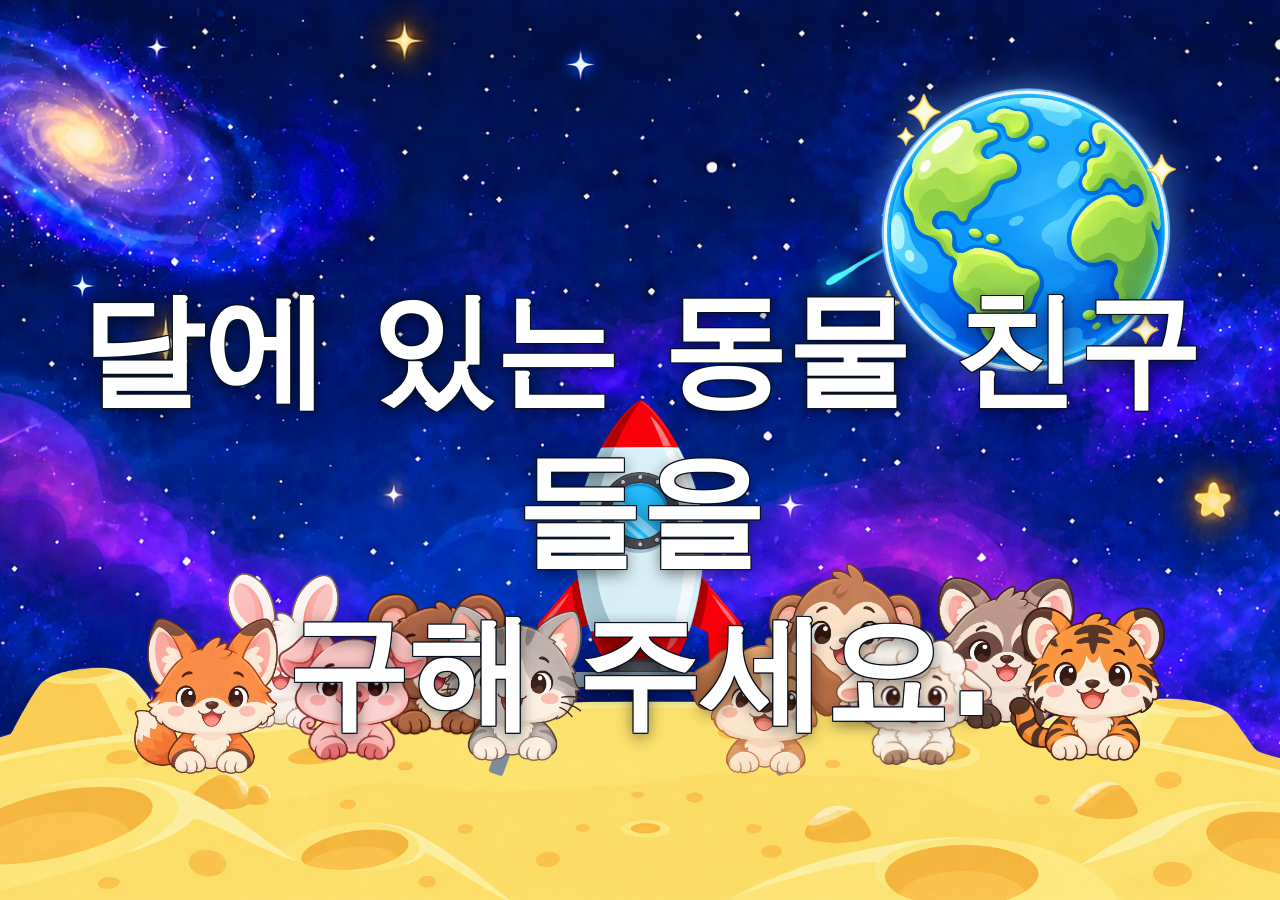
==== commit 515d868c: "style: fix initial result to ten" ====
--- a/index.html
+++ b/index.html
@@ -33,7 +33,7 @@
 						<span class="op">+</span>
 						<span class="box" id="termB"></span>
 						<span class="op">=</span>
-						<span class="box" id="termSum">8</span>
+						<span class="term" id="termSum">10</span>
 					</div>
 				</div>
 			</div>
--- a/css/style.css
+++ b/css/style.css
@@ -55,7 +55,18 @@
 	font-weight: 800;
 	line-height: 1.3;
 	pointer-events: none;
-	text-shadow: 0 4px 16px rgba(0, 0, 0, 0.55);
+	-webkit-text-stroke: 1.5px #07111f;
+	paint-order: stroke fill;
+	text-shadow:
+		-1px -1px 0 #07111f,
+		1px -1px 0 #07111f,
+		-1px 1px 0 #07111f,
+		1px 1px 0 #07111f,
+		0 4px 16px rgba(0, 0, 0, 0.55);
+}
+
+#announce .animal-name {
+	color: #ffe254;
 }
 
 #announce.is-intro {
